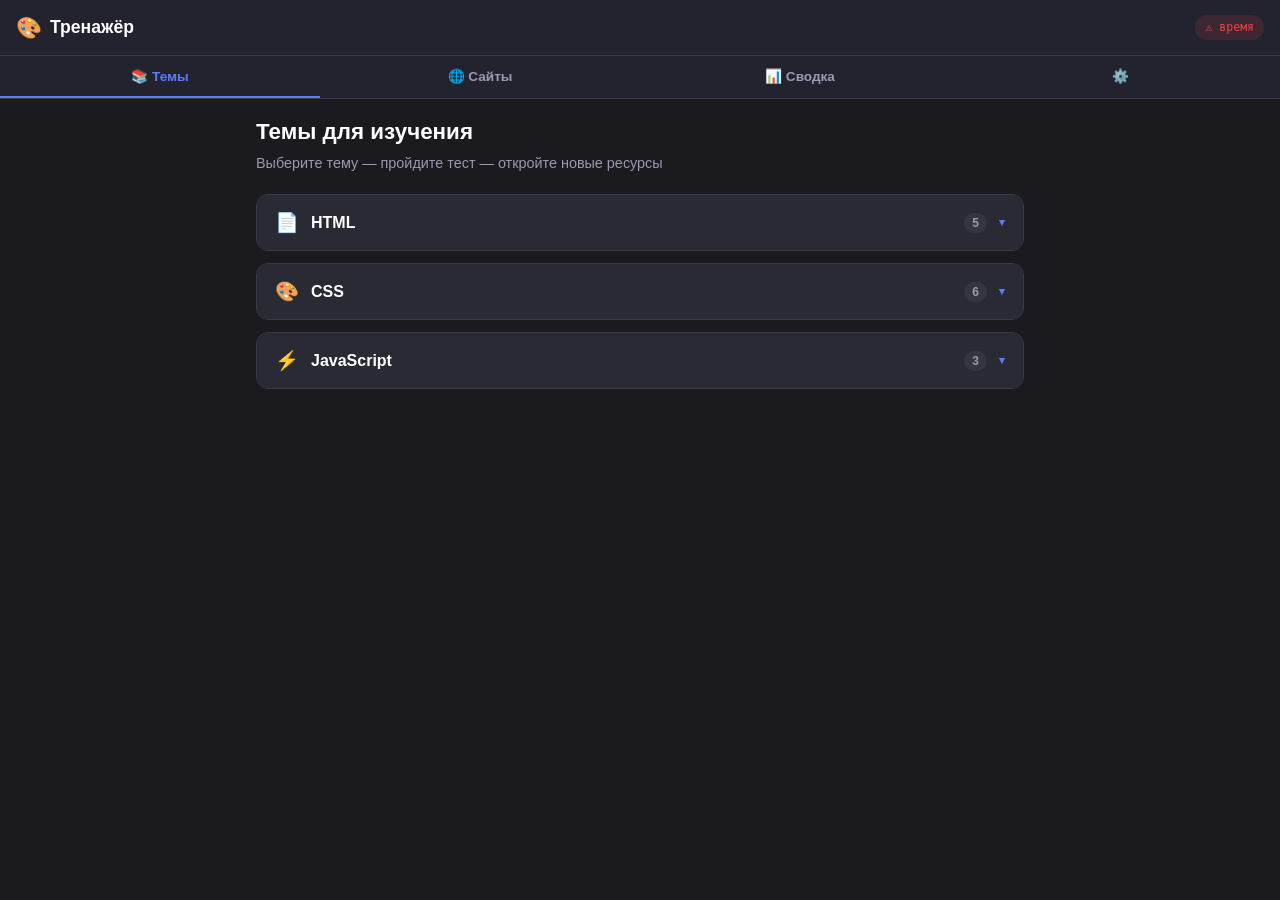
==== index.html @ 266f0610 "Add files via upload 1" ====
<!DOCTYPE html>
<html lang="ru">
<head>
    <meta charset="UTF-8">
    <meta name="viewport" content="width=device-width, initial-scale=1.0, viewport-fit=cover">
    <meta name="theme-color" content="#3454b4">
    <meta name="description" content="Тренажёр HTML, CSS и JavaScript">
    <meta name="apple-mobile-web-app-capable" content="yes">
    <meta name="apple-mobile-web-app-status-bar-style" content="black-translucent">
    <meta name="apple-mobile-web-app-title" content="Тренажёр">

    <link rel="manifest" href="./manifest.json">
    <link rel="icon" type="image/png" sizes="192x192" href="./icon-192.png">
    <link rel="apple-touch-icon" href="./icon-192.png">

    <title>Тренажёр HTML, CSS & JS</title>
    <link rel="stylesheet" href="style.css">
</head>
<body>

<!-- ============ ВЕРХНЯЯ ПАНЕЛЬ ============ -->
<header class="app-header">
    <div class="app-title">
        <span class="app-logo">🎨</span>
        <span>Тренажёр</span>
    </div>
    <div id="time-status" class="time-status" title="Синхронизация времени"></div>
</header>

<!-- ============ ВКЛАДКИ ============ -->
<nav class="tabs-nav">
    <button class="nav-tab active" data-screen="topics">📚 Темы</button>
    <button class="nav-tab" data-screen="sites">🌐 Сайты</button>
    <button class="nav-tab" data-screen="summary">📊 Сводка</button>
    <button class="nav-tab" data-screen="settings">⚙️</button>
</nav>

<!-- ============ ЭКРАН 1: ТЕМЫ ============ -->
<main id="screen-topics" class="screen active">
    <div class="screen-header">
        <h1>Темы для изучения</h1>
        <p>Выберите тему — пройдите тест — откройте новые ресурсы</p>
    </div>

    <div class="category-section">
        <button class="category-header" data-target="html-topics">
            <span class="cat-icon">📄</span>
            <span class="cat-name">HTML</span>
            <span class="cat-count" id="html-count"></span>
            <span class="arrow">▾</span>
        </button>
        <div class="topic-list collapsed" id="html-topics"></div>
    </div>

    <div class="category-section">
        <button class="category-header" data-target="css-topics">
            <span class="cat-icon">🎨</span>
            <span class="cat-name">CSS</span>
            <span class="cat-count" id="css-count"></span>
            <span class="arrow">▾</span>
        </button>
        <div class="topic-list collapsed" id="css-topics"></div>
    </div>

    <div class="category-section">
        <button class="category-header" data-target="js-topics">
            <span class="cat-icon">⚡</span>
            <span class="cat-name">JavaScript</span>
            <span class="cat-count" id="js-count"></span>
            <span class="arrow">▾</span>
        </button>
        <div class="topic-list collapsed" id="js-topics"></div>
    </div>
</main>

<!-- ============ ЭКРАН 2: САЙТЫ ============ -->
<main id="screen-sites" class="screen">
    <div class="screen-header">
        <h1>Доступные ресурсы</h1>
        <p>Все правила проверяются автоматически</p>
        <div id="geo-status" class="geo-status"></div>
    </div>
    <div id="sites-list" class="sites-list"></div>
</main>

<!-- ============ ЭКРАН 3: СВОДКА ============ -->
<main id="screen-summary" class="screen">
    <div class="screen-header">
        <h1>📊 Сводка за сегодня</h1>
        <p id="summary-date"></p>
    </div>
    <div id="summary-list" class="summary-list"></div>
    <button id="reset-usage-btn" class="btn btn-danger btn-full">Сбросить счётчик за сегодня</button>
</main>

<!-- ============ ЭКРАН 4: НАСТРОЙКИ ============ -->
<main id="screen-settings" class="screen">
    <div class="screen-header">
        <h1>⚙️ Настройки</h1>
        <p>Отладка и управление (для тестирования без Android)</p>
    </div>

    <div class="settings-group">
        <h3>Диагностика</h3>
        <div class="diag-row"><span>BASE_URL</span><code id="diag-base"></code></div>
        <div class="diag-row"><span>Смещение времени</span><code id="diag-offset"></code></div>
        <div class="diag-row"><span>Текущее серверное время</span><code id="diag-now"></code></div>
        <div class="diag-row"><span>Геопозиция</span><code id="diag-geo"></code></div>
        <div class="diag-row"><span>Загружено тестов</span><code id="diag-tests"></code></div>
        <div class="diag-row"><span>Загружено сайтов</span><code id="diag-sites"></code></div>
    </div>

    <div class="settings-group">
        <h3>Отметить тест сданным</h3>
        <p class="hint">В Android это делается автоматически. Здесь — для отладки.</p>
        <div id="mark-tests-list" class="mark-tests-list"></div>
    </div>

    <div class="settings-group">
        <h3>Опасная зона</h3>
        <button id="reset-tests-btn" class="btn btn-secondary btn-full">Сбросить все отметки тестов</button>
        <button id="reset-all-btn" class="btn btn-danger btn-full">Полный сброс (localStorage)</button>
    </div>
</main>

<!-- ============ ЭКРАН 5: ТЕСТ ============ -->
<div id="screen-quiz" class="screen screen-full">
    <header class="quiz-header">
        <button id="back-btn" class="back-btn">← Назад</button>
        <h1 id="quiz-title"></h1>
        <p id="test-description"></p>
    </header>

    <main id="quiz-container"></main>

    <div class="actions">
        <button id="check-btn">Проверить ответы</button>
        <button id="reset-btn" style="display:none;">Пройти заново</button>
    </div>

    <div id="result-container" class="hidden">
        <h2>Результат</h2>
        <div id="score-display"></div>
        <div id="detailed-results"></div>
    </div>
</div>

<!-- ============ МОДАЛКИ ============ -->
<div id="modal-root"></div>

<!-- ============ ТОСТЫ ============ -->
<div id="toast-root"></div>

<script src="registry.js"></script>
<script src="app.js"></script>

<script>
    if ('serviceWorker' in navigator) {
        window.addEventListener('load', () => {
            navigator.serviceWorker.register('./sw.js')
                .then(() => console.log('✅ SW зарегистрирован'))
                .catch(err => console.error('❌ SW:', err));
        });
    }
</script>
</body>
</html>
---- style.css ----
/* ============================================
   ПЕРЕМЕННЫЕ
   ============================================ */
:root {
    --bg: #1a1a1f;
    --bg-2: #232330;
    --card: #2a2a35;
    --card-hover: #34344a;
    --text: #e8e8f0;
    --muted: #9a9ab0;
    --dim: #6a6a80;
    --accent: #5b7cfa;
    --accent-hover: #4a6ae0;
    --success: #22c55e;
    --success-bg: rgba(34, 197, 94, 0.12);
    --warning: #fbbf24;
    --warning-bg: rgba(251, 191, 36, 0.12);
    --error: #ef4444;
    --error-bg: rgba(239, 68, 68, 0.12);
    --info: #60a5fa;
    --info-bg: rgba(96, 165, 250, 0.12);
    --border: #3a3a48;
    --shadow: 0 4px 16px rgba(0, 0, 0, 0.4);
    --radius: 12px;
    --radius-sm: 8px;
    --radius-xs: 6px;
    --transition: 0.2s cubic-bezier(0.4, 0, 0.2, 1);
    --safe-top: env(safe-area-inset-top, 0);
    --safe-bottom: env(safe-area-inset-bottom, 0);
}

* { box-sizing: border-box; -webkit-tap-highlight-color: transparent; }

html, body { height: 100%; }

body {
    font-family: -apple-system, BlinkMacSystemFont, 'Segoe UI', Roboto, sans-serif;
    background: var(--bg);
    color: var(--text);
    margin: 0;
    padding: 0;
    line-height: 1.5;
    -webkit-font-smoothing: antialiased;
    overflow-x: hidden;
}

.hidden { display: none !important; }

/* ============================================
   ВЕРХНЯЯ ПАНЕЛЬ
   ============================================ */
.app-header {
    position: sticky;
    top: 0;
    z-index: 50;
    background: var(--bg-2);
    border-bottom: 1px solid var(--border);
    padding: calc(12px + var(--safe-top)) 16px 12px;
    display: flex;
    justify-content: space-between;
    align-items: center;
}

.app-title {
    display: flex;
    align-items: center;
    gap: 8px;
    font-size: 1.1rem;
    font-weight: 700;
    color: #fff;
}

.app-logo { font-size: 1.3rem; }

.time-status {
    font-size: 0.72rem;
    font-family: ui-monospace, 'SF Mono', Consolas, monospace;
    padding: 4px 10px;
    border-radius: 12px;
    background: rgba(255,255,255,0.05);
    color: var(--muted);
    transition: all var(--transition);
}
.time-status.ok    { background: var(--success-bg); color: var(--success); }
.time-status.error { background: var(--error-bg);   color: var(--error); }

/* ============================================
   ВКЛАДКИ
   ============================================ */
.tabs-nav {
    position: sticky;
    top: calc(56px + var(--safe-top));
    z-index: 49;
    display: flex;
    background: var(--bg-2);
    border-bottom: 1px solid var(--border);
    overflow-x: auto;
    scrollbar-width: none;
}
.tabs-nav::-webkit-scrollbar { display: none; }

.nav-tab {
    flex: 1;
    min-width: 80px;
    padding: 12px 16px;
    background: transparent;
    border: none;
    border-bottom: 2px solid transparent;
    color: var(--muted);
    font-size: 0.85rem;
    font-weight: 600;
    cursor: pointer;
    font-family: inherit;
    white-space: nowrap;
    transition: all var(--transition);
}
.nav-tab:hover { color: var(--text); }
.nav-tab.active {
    color: var(--accent);
    border-bottom-color: var(--accent);
}

/* ============================================
   ЭКРАНЫ
   ============================================ */
.screen {
    display: none;
    padding: 16px;
    padding-bottom: calc(24px + var(--safe-bottom));
    max-width: 800px;
    margin: 0 auto;
    animation: fadeIn 0.2s ease;
}
.screen.active { display: block; }

.screen-full { max-width: 800px; margin: 0 auto; }

@keyframes fadeIn {
    from { opacity: 0; transform: translateY(4px); }
    to   { opacity: 1; transform: translateY(0); }
}

.screen-header { margin-bottom: 20px; }
.screen-header h1 {
    font-size: 1.4rem;
    color: #fff;
    margin: 0 0 4px;
}
.screen-header p {
    color: var(--muted);
    font-size: 0.9rem;
    margin: 0 0 8px;
}

/* ============================================
   АККОРДЕОН КАТЕГОРИЙ
   ============================================ */
.category-section {
    margin-bottom: 12px;
    border: 1px solid var(--border);
    border-radius: var(--radius);
    background: var(--card);
    overflow: hidden;
    transition: border-color var(--transition);
}
.category-section.open { border-color: var(--accent); }

.category-header {
    width: 100%;
    display: flex;
    align-items: center;
    gap: 12px;
    padding: 16px 18px;
    background: var(--card);
    color: #fff;
    border: none;
    font-size: 1rem;
    font-weight: 600;
    cursor: pointer;
    text-align: left;
    font-family: inherit;
    transition: background var(--transition);
}
.category-header:hover { background: var(--card-hover); }
.cat-icon { font-size: 1.2rem; }
.cat-name { flex: 1; }
.cat-count {
    font-size: 0.75rem;
    color: var(--muted);
    background: rgba(255,255,255,0.05);
    padding: 3px 8px;
    border-radius: 10px;
}
.arrow {
    font-size: 0.7rem;
    color: var(--accent);
    transition: transform 0.2s ease;
}
.category-section.open .arrow { transform: rotate(180deg); }

.topic-list {
    display: grid;
    grid-template-columns: repeat(auto-fill, minmax(240px, 1fr));
    gap: 8px;
    padding: 0 16px 16px;
    max-height: 2000px;
    overflow: hidden;
    transition: max-height 0.3s ease, padding 0.3s ease, opacity 0.3s ease;
    opacity: 1;
}
.topic-list.collapsed {
    max-height: 0;
    padding-top: 0;
    padding-bottom: 0;
    opacity: 0;
    pointer-events: none;
}

.topic-btn {
    display: flex;
    flex-direction: column;
    gap: 4px;
    background: var(--bg-2);
    color: var(--text);
    border: 1px solid var(--border);
    padding: 12px 14px;
    border-radius: var(--radius-sm);
    font-size: 0.9rem;
    font-weight: 500;
    cursor: pointer;
    text-align: left;
    font-family: inherit;
    transition: all var(--transition);
}
.topic-btn:hover {
    background: var(--card-hover);
    border-color: var(--accent);
    transform: translateY(-1px);
}
.topic-btn .topic-name { color: #fff; font-weight: 600; }
.topic-btn .topic-used-for {
    font-size: 0.72rem;
    color: var(--dim);
}
.topic-btn.passed {
    border-color: var(--success);
    background: var(--success-bg);
}
.topic-btn.passed .topic-name::after {
    content: ' ✓';
    color: var(--success);
}

/* ============================================
   КАРТОЧКИ САЙТОВ
   ============================================ */
.sites-list { display: flex; flex-direction: column; gap: 12px; }

.site-card {
    background: var(--card);
    border: 1px solid var(--border);
    border-radius: var(--radius);
    padding: 16px;
    transition: all var(--transition);
    position: relative;
}
.site-card:hover { border-color: var(--accent); }
.site-card.locked { opacity: 0.7; }
.site-card.ready { border-color: rgba(34, 197, 94, 0.4); }

.site-header {
    display: flex;
    gap: 12px;
    align-items: flex-start;
    margin-bottom: 12px;
}

.site-icon {
    font-size: 2rem;
    flex-shrink: 0;
    width: 48px;
    height: 48px;
    display: flex;
    align-items: center;
    justify-content: center;
    background: var(--bg-2);
    border-radius: var(--radius-sm);
}

.site-info { flex: 1; min-width: 0; }
.site-name {
    font-size: 1.05rem;
    font-weight: 600;
    color: #fff;
    margin-bottom: 4px;
    display: flex;
    align-items: center;
    gap: 8px;
    flex-wrap: wrap;
}
.site-url {
    font-size: 0.8rem;
    color: var(--dim);
    overflow: hidden;
    text-overflow: ellipsis;
    white-space: nowrap;
}

/* Статус-индикаторы */
.site-status {
    display: flex;
    flex-wrap: wrap;
    gap: 6px;
    margin-bottom: 12px;
}

.status-chip {
    display: inline-flex;
    align-items: center;
    gap: 4px;
    padding: 4px 10px;
    border-radius: 20px;
    font-size: 0.75rem;
    font-weight: 500;
    background: var(--bg-2);
    color: var(--muted);
    border: 1px solid var(--border);
}
.status-chip.ok      { background: var(--success-bg); color: var(--success); border-color: rgba(34,197,94,0.3); }
.status-chip.warn    { background: var(--warning-bg); color: var(--warning); border-color: rgba(251,191,36,0.3); }
.status-chip.error   { background: var(--error-bg);   color: var(--error);   border-color: rgba(239,68,68,0.3); }
.status-chip.info    { background: var(--info-bg);    color: var(--info);    border-color: rgba(96,165,250,0.3); }

/* Прогресс-бар лимита */
.limit-bar {
    height: 6px;
    background: var(--bg-2);
    border-radius: 3px;
    overflow: hidden;
    margin: 8px 0 12px;
    position: relative;
}
.limit-bar-fill {
    height: 100%;
    background: linear-gradient(90deg, var(--success), #16a34a);
    border-radius: 3px;
    transition: width 0.4s ease, background 0.3s;
    width: 0%;
}
.limit-bar-fill.warn  { background: linear-gradient(90deg, var(--warning), #d97706); }
.limit-bar-fill.over  { background: linear-gradient(90deg, var(--error), #b91c1c); }

/* Действия на карточке */
.site-actions {
    display: flex;
    gap: 8px;
    margin-top: 4px;
}

.site-open-btn {
    flex: 1;
    padding: 12px 20px;
    background: linear-gradient(135deg, #5b7cfa, #764ba2);
    color: #fff;
    border: none;
    border-radius: var(--radius-sm);
    font-weight: 600;
    font-size: 0.95rem;
    cursor: pointer;
    font-family: inherit;
    transition: all var(--transition);
}
.site-open-btn:hover:not(:disabled) {
    transform: translateY(-1px);
    box-shadow: 0 6px 20px rgba(91, 124, 250, 0.3);
}
.site-open-btn:disabled {
    background: #444;
    cursor: not-allowed;
    opacity: 0.6;
    transform: none;
    box-shadow: none;
}

.site-details-btn {
    padding: 12px 16px;
    background: var(--bg-2);
    color: var(--text);
    border: 1px solid var(--border);
    border-radius: var(--radius-sm);
    font-weight: 600;
    font-size: 0.9rem;
    cursor: pointer;
    font-family: inherit;
    transition: all var(--transition);
}
.site-details-btn:hover { background: var(--card-hover); border-color: var(--accent); }

/* ============================================
   СВОДКА
   ============================================ */
.summary-list { display: flex; flex-direction: column; gap: 10px; margin-bottom: 20px; }

.summary-item {
    background: var(--card);
    border: 1px solid var(--border);
    border-radius: var(--radius);
    padding: 14px;
    display: flex;
    align-items: center;
    gap: 12px;
}
.summary-icon { font-size: 1.5rem; flex-shrink: 0; }
.summary-body { flex: 1; min-width: 0; }
.summary-name { font-weight: 600; color: #fff; margin-bottom: 4px; }
.summary-stats {
    display: flex;
    justify-content: space-between;
    font-size: 0.8rem;
    color: var(--muted);
    margin-bottom: 6px;
}
.summary-bar {
    height: 4px;
    background: var(--bg-2);
    border-radius: 2px;
    overflow: hidden;
}
.summary-bar-fill {
    height: 100%;
    background: linear-gradient(90deg, var(--accent), #764ba2);
    transition: width 0.3s ease;
}
.summary-bar-fill.over { background: linear-gradient(90deg, var(--error), #b91c1c); }

.summary-empty {
    text-align: center;
    color: var(--dim);
    padding: 40px 20px;
    border: 1px dashed var(--border);
    border-radius: var(--radius);
}

.summary-total {
    background: var(--card);
    border: 1px solid var(--border);
    border-radius: var(--radius);
    padding: 16px;
    margin-bottom: 20px;
    display: flex;
    justify-content: space-between;
    align-items: center;
}
.summary-total-label { color: var(--muted); font-size: 0.9rem; }
.summary-total-value { font-size: 1.4rem; font-weight: 700; color: #fff; }

/* ============================================
   НАСТРОЙКИ
   ============================================ */
.settings-group {
    background: var(--card);
    border: 1px solid var(--border);
    border-radius: var(--radius);
    padding: 16px;
    margin-bottom: 16px;
}
.settings-group h3 {
    margin: 0 0 12px;
    font-size: 1rem;
    color: #fff;
}
.settings-group .hint {
    font-size: 0.8rem;
    color: var(--muted);
    margin: 0 0 12px;
}

.diag-row {
    display: flex;
    justify-content: space-between;
    gap: 12px;
    padding: 8px 0;
    border-bottom: 1px solid var(--border);
    font-size: 0.85rem;
}
.diag-row:last-child { border-bottom: none; }
.diag-row span { color: var(--muted); flex-shrink: 0; }
.diag-row code {
    font-family: ui-monospace, 'SF Mono', Consolas, monospace;
    color: var(--text);
    background: var(--bg-2);
    padding: 2px 8px;
    border-radius: 4px;
    font-size: 0.78rem;
    overflow: hidden;
    text-overflow: ellipsis;
    max-width: 60%;
    white-space: nowrap;
}

.mark-tests-list {
    display: flex;
    flex-direction: column;
    gap: 6px;
    max-height: 260px;
    overflow-y: auto;
}
.mark-test-row {
    display: flex;
    align-items: center;
    gap: 10px;
    padding: 8px 10px;
    background: var(--bg-2);
    border-radius: var(--radius-xs);
    font-size: 0.85rem;
}
.mark-test-row input { accent-color: var(--accent); }
.mark-test-row label { flex: 1; cursor: pointer; }

/* ============================================
   КНОПКИ
   ============================================ */
.btn {
    padding: 12px 20px;
    border: none;
    border-radius: var(--radius-sm);
    font-weight: 600;
    font-size: 0.95rem;
    cursor: pointer;
    font-family: inherit;
    transition: all var(--transition);
}
.btn-primary { background: var(--accent); color: #fff; }
.btn-primary:hover { background: var(--accent-hover); }
.btn-secondary { background: var(--bg-2); color: var(--text); border: 1px solid var(--border); }
.btn-secondary:hover { background: var(--card-hover); }
.btn-danger { background: var(--error-bg); color: var(--error); border: 1px solid rgba(239,68,68,0.3); }
.btn-danger:hover { background: rgba(239,68,68,0.2); }
.btn-full { width: 100%; margin-bottom: 8px; }

/* ============================================
   ЭКРАН ТЕСТА
   ============================================ */
.quiz-header {
    text-align: left;
    margin-bottom: 20px;
    padding-bottom: 16px;
    border-bottom: 1px solid var(--border);
}
.quiz-header h1 {
    margin: 10px 0 6px;
    font-size: 1.3rem;
    color: #fff;
}
.quiz-header p { font-size: 0.9rem; color: var(--muted); margin: 0; }

.back-btn {
    background: transparent;
    color: var(--muted);
    border: 1px solid var(--border);
    padding: 8px 14px;
    border-radius: var(--radius-sm);
    cursor: pointer;
    font-size: 0.85rem;
    font-family: inherit;
    transition: all var(--transition);
}
.back-btn:hover { background: var(--card); color: #fff; border-color: var(--accent); }

.question-card {
    background: var(--card);
    padding: 18px;
    border-radius: var(--radius);
    margin-bottom: 14px;
    border: 1px solid var(--border);
    animation: fadeIn 0.3s ease;
}
.question-card h3 { margin: 0 0 12px; color: #fff; font-size: 1rem; line-height: 1.4; }
.hint { font-size: 0.8rem; color: var(--dim); margin: 0 0 10px; font-style: italic; }

.option-label {
    display: flex;
    align-items: center;
    padding: 12px 14px;
    margin: 6px 0;
    background: var(--bg-2);
    border-radius: var(--radius-sm);
    cursor: pointer;
    transition: all var(--transition);
    border: 2px solid transparent;
    font-size: 0.92rem;
    user-select: none;
}
.option-label:hover { background: var(--card-hover); }
.option-label input {
    margin-right: 12px;
    cursor: pointer;
    width: 18px;
    height: 18px;
    accent-color: var(--accent);
    flex-shrink: 0;
}
.option-label span { flex: 1; line-height: 1.4; }
.option-label.correct   { border-color: var(--success); background: var(--success-bg); }
.option-label.incorrect { border-color: var(--error);   background: var(--error-bg); }
.option-label input:disabled { cursor: not-allowed; }

.actions { display: flex; gap: 10px; margin-top: 20px; }
.actions button {
    flex: 1;
    padding: 14px;
    font-size: 1rem;
    font-weight: 700;
    border: none;
    border-radius: var(--radius-sm);
    cursor: pointer;
    font-family: inherit;
    transition: all var(--transition);
}
#check-btn { background: var(--accent); color: #fff; }
#check-btn:hover:not(:disabled) { background: var(--accent-hover); }
#check-btn:disabled { background: #555; cursor: not-allowed; opacity: 0.7; }
#reset-btn { background: var(--bg-2); color: var(--text); border: 1px solid var(--border); }
#reset-btn:hover { background: var(--card-hover); }

#result-container {
    margin-top: 24px;
    background: var(--card);
    padding: 20px;
    border-radius: var(--radius);
    border: 1px solid var(--border);
    animation: fadeIn 0.4s ease;
}
#result-container h2 { text-align: center; color: #fff; margin: 0 0 16px; font-size: 1.2rem; }
#score-display {
    font-size: 1.1rem;
    text-align: center;
    margin-bottom: 20px;
    color: #fff;
    padding: 16px;
    background: var(--info-bg);
    border-radius: var(--radius-sm);
    border: 1px solid rgba(96,165,250,0.3);
}
#score-display span { color: var(--accent); font-weight: 700; font-size: 1.3rem; }

.result-item {
    padding: 12px;
    border-radius: var(--radius-sm);
    margin-bottom: 10px;
    border-left: 4px solid #ccc;
    background: rgba(255,255,255,0.03);
}
.result-item:last-child { margin-bottom: 0; }
.result-item.success { border-left-color: var(--success); background: var(--success-bg); }
.result-item.fail    { border-left-color: var(--error);   background: var(--error-bg); }
.result-item p { margin: 0 0 4px; font-size: 0.9rem; line-height: 1.5; }
.result-item p:last-child { margin-bottom: 0; }
.result-item strong { color: #fff; }
.explanation {
    font-size: 0.85rem !important;
    color: var(--muted);
    font-style: italic;
    margin-top: 6px !important;
    padding-top: 6px;
    border-top: 1px solid rgba(255,255,255,0.1);
}

/* ============================================
   МОДАЛКИ
   ============================================ */
.modal-overlay {
    position: fixed;
    inset: 0;
    background: rgba(0,0,0,0.75);
    backdrop-filter: blur(4px);
    -webkit-backdrop-filter: blur(4px);
    display: flex;
    align-items: center;
    justify-content: center;
    padding: 16px;
    padding-bottom: calc(16px + var(--safe-bottom));
    z-index: 9999;
    animation: fadeIn 0.15s ease;
    overflow-y: auto;
}

.modal-card {
    background: var(--card);
    border: 1px solid var(--border);
    border-radius: var(--radius);
    padding: 22px;
    width: 100%;
    max-width: 420px;
    box-shadow: var(--shadow);
    animation: slideUp 0.2s cubic-bezier(0.4, 0, 0.2, 1);
    margin: auto;
}

@keyframes slideUp {
    from { opacity: 0; transform: translateY(20px); }
    to   { opacity: 1; transform: translateY(0); }
}

.modal-header {
    display: flex;
    align-items: center;
    gap: 12px;
    margin-bottom: 16px;
}
.modal-icon {
    font-size: 2rem;
    width: 52px;
    height: 52px;
    display: flex;
    align-items: center;
    justify-content: center;
    background: var(--bg-2);
    border-radius: var(--radius-sm);
    flex-shrink: 0;
}
.modal-title {
    font-size: 1.1rem;
    font-weight: 700;
    color: #fff;
    margin: 0 0 2px;
}
.modal-subtitle {
    font-size: 0.8rem;
    color: var(--muted);
    margin: 0;
}

.modal-body { margin-bottom: 16px; }

.modal-info-row {
    display: flex;
    justify-content: space-between;
    gap: 12px;
    padding: 8px 0;
    font-size: 0.85rem;
    border-bottom: 1px solid var(--border);
}
.modal-info-row:last-child { border-bottom: none; }
.modal-info-row span { color: var(--muted); }
.modal-info-row strong { color: var(--text); font-weight: 600; text-align: right; }
.modal-info-row strong.ok    { color: var(--success); }
.modal-info-row strong.error { color: var(--error); }
.modal-info-row strong.warn  { color: var(--warning); }

.modal-input {
    width: 100%;
    padding: 14px 16px;
    background: var(--bg-2);
    color: #fff;
    border: 1px solid var(--border);
    border-radius: var(--radius-sm);
    font-size: 1.05rem;
    font-family: ui-monospace, 'SF Mono', Consolas, monospace;
    letter-spacing: 0.1em;
    text-align: center;
}
.modal-input:focus {
    outline: none;
    border-color: var(--accent);
    background: var(--bg);
    box-shadow: 0 0 0 3px rgba(91,124,250,0.15);
}

.modal-hint {
    color: var(--muted);
    font-size: 0.82rem;
    margin: 8px 0 0;
    text-align: center;
    font-style: italic;
}

.modal-error {
    color: var(--error);
    font-size: 0.85rem;
    min-height: 1.2em;
    margin: 10px 0 0;
    text-align: center;
}
.modal-error:empty { margin: 0; }

.modal-attempts {
    display: flex;
    justify-content: center;
    gap: 6px;
    margin: 12px 0 0;
}
.attempt-dot {
    width: 8px;
    height: 8px;
    border-radius: 50%;
    background: var(--border);
    transition: background var(--transition);
}
.attempt-dot.used { background: var(--error); }

.modal-actions {
    display: flex;
    gap: 10px;
    margin-top: 18px;
}
.modal-actions button {
    flex: 1;
    padding: 12px;
    border: none;
    border-radius: var(--radius-sm);
    font-weight: 700;
    font-size: 0.95rem;
    cursor: pointer;
    font-family: inherit;
    transition: all var(--transition);
}
.modal-btn-secondary { background: var(--bg-2); color: var(--text); border: 1px solid var(--border); }
.modal-btn-secondary:hover { background: var(--card-hover); }
.modal-btn-primary { background: var(--accent); color: #fff; }
.modal-btn-primary:hover { background: var(--accent-hover); }

/* ============================================
   ТОСТЫ
   ============================================ */
#toast-root {
    position: fixed;
    bottom: calc(16px + var(--safe-bottom));
    left: 50%;
    transform: translateX(-50%);
    z-index: 10000;
    display: flex;
    flex-direction: column-reverse;
    gap: 8px;
    pointer-events: none;
    max-width: calc(100% - 32px);
}

.toast {
    background: var(--card);
    border: 1px solid var(--border);
    border-left: 4px solid var(--accent);
    border-radius: var(--radius-sm);
    padding: 12px 16px;
    box-shadow: var(--shadow);
    font-size: 0.9rem;
    color: var(--text);
    animation: toastIn 0.3s cubic-bezier(0.4, 0, 0.2, 1);
    pointer-events: auto;
    max-width: 400px;
}
.toast.success { border-left-color: var(--success); }
.toast.error   { border-left-color: var(--error); }
.toast.warn    { border-left-color: var(--warning); }
.toast.info    { border-left-color: var(--info); }

@keyframes toastIn {
    from { opacity: 0; transform: translateY(20px); }
    to   { opacity: 1; transform: translateY(0); }
}
.toast.hiding {
    animation: toastOut 0.2s ease forwards;
}
@keyframes toastOut {
    to { opacity: 0; transform: translateY(10px); }
}

/* ============================================
   АДАПТИВНОСТЬ
   ============================================ */
@media (max-width: 480px) {
    .screen { padding: 12px; }
    .screen-header h1 { font-size: 1.2rem; }
    .topic-list { grid-template-columns: 1fr; }
    .site-icon { width: 40px; height: 40px; font-size: 1.6rem; }
    .site-actions { flex-direction: column; }
    .modal-card { padding: 18px; }
    .actions { flex-direction: column; }
    .nav-tab { padding: 10px 12px; font-size: 0.8rem; }
}

/* ============================================
   СКРОЛЛБАР
   ============================================ */
::-webkit-scrollbar { width: 8px; height: 8px; }
::-webkit-scrollbar-track { background: transparent; }
::-webkit-scrollbar-thumb { background: var(--border); border-radius: 4px; }
::-webkit-scrollbar-thumb:hover { background: #555; }
::selection { background: var(--accent); color: white; }
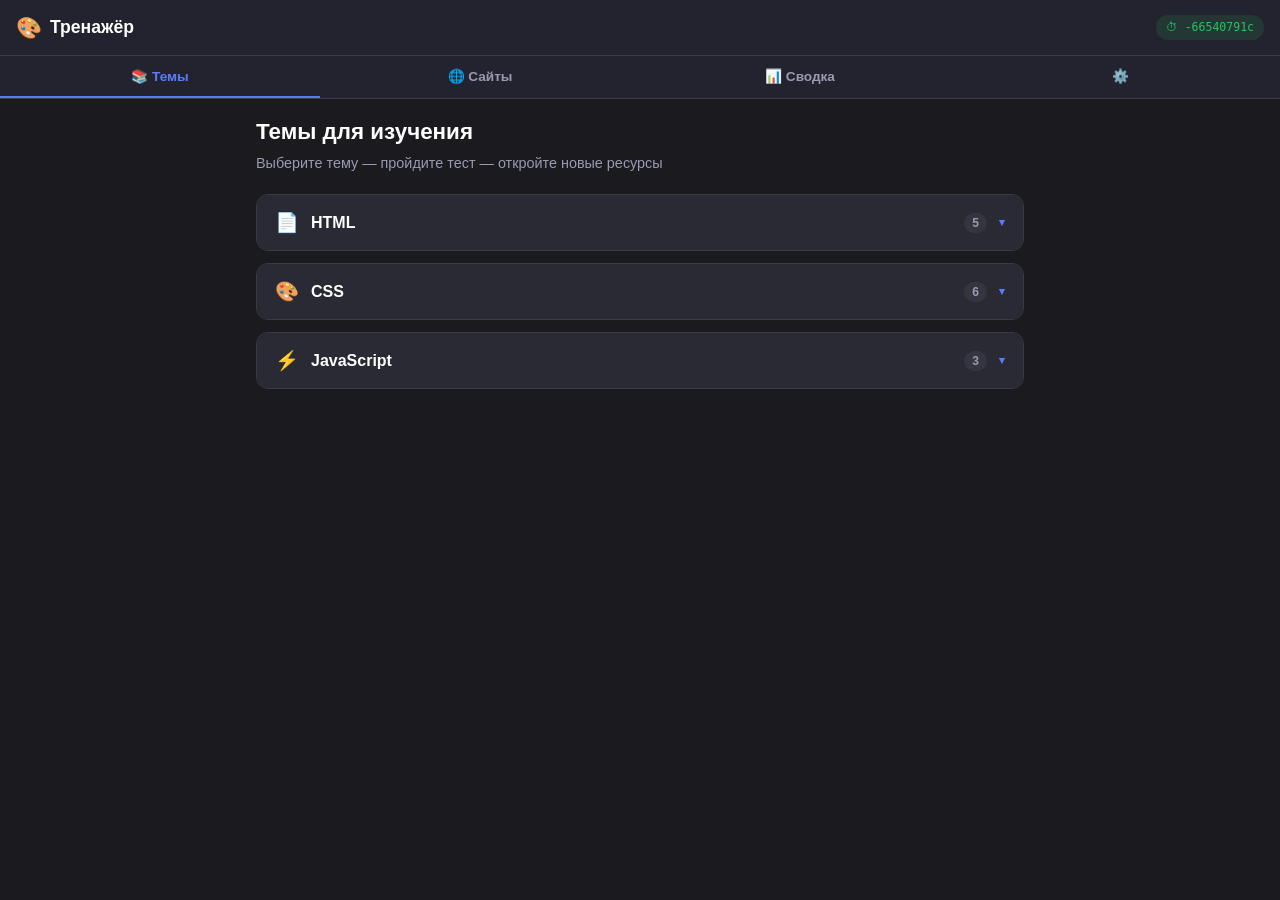
==== commit ad3abe77: "Add files via upload 1" ====
--- a/index.html
+++ b/index.html
@@ -5,6 +5,9 @@
     <meta name="viewport" content="width=device-width, initial-scale=1.0, viewport-fit=cover">
     <meta name="theme-color" content="#3454b4">
     <meta name="description" content="Тренажёр HTML, CSS и JavaScript">
+
+    <!-- PWA -->
+    <meta name="mobile-web-app-capable" content="yes">
     <meta name="apple-mobile-web-app-capable" content="yes">
     <meta name="apple-mobile-web-app-status-bar-style" content="black-translucent">
     <meta name="apple-mobile-web-app-title" content="Тренажёр">
@@ -90,14 +93,13 @@
         <p id="summary-date"></p>
     </div>
     <div id="summary-list" class="summary-list"></div>
-    <button id="reset-usage-btn" class="btn btn-danger btn-full">Сбросить счётчик за сегодня</button>
 </main>
 
 <!-- ============ ЭКРАН 4: НАСТРОЙКИ ============ -->
 <main id="screen-settings" class="screen">
     <div class="screen-header">
         <h1>⚙️ Настройки</h1>
-        <p>Отладка и управление (для тестирования без Android)</p>
+        <p>Отладка и управление</p>
     </div>
 
     <div class="settings-group">
@@ -105,6 +107,8 @@
         <div class="diag-row"><span>BASE_URL</span><code id="diag-base"></code></div>
         <div class="diag-row"><span>Смещение времени</span><code id="diag-offset"></code></div>
         <div class="diag-row"><span>Текущее серверное время</span><code id="diag-now"></code></div>
+        <div class="diag-row"><span>Доверие времени</span><code id="diag-time-trust"></code></div>
+        <div class="diag-row"><span>Источник времени</span><code id="diag-time-source"></code></div>
         <div class="diag-row"><span>Геопозиция</span><code id="diag-geo"></code></div>
         <div class="diag-row"><span>Загружено тестов</span><code id="diag-tests"></code></div>
         <div class="diag-row"><span>Загружено сайтов</span><code id="diag-sites"></code></div>
@@ -119,7 +123,15 @@
     <div class="settings-group">
         <h3>Опасная зона</h3>
         <button id="reset-tests-btn" class="btn btn-secondary btn-full">Сбросить все отметки тестов</button>
-        <button id="reset-all-btn" class="btn btn-danger btn-full">Полный сброс (localStorage)</button>
+        <button id="reset-all-btn" class="btn btn-danger btn-full">Полный сброс (localStorage + IndexedDB)</button>
+    </div>
+
+    <div class="settings-group" id="debug-group">
+        <h3>🔧 Отладка</h3>
+        <p class="hint">Только для проверки правил. В обычной работе не используйте.</p>
+        <button id="debug-reset-usage" class="btn btn-danger btn-full">
+            Сбросить счётчики времени за сегодня
+        </button>
     </div>
 </main>
 
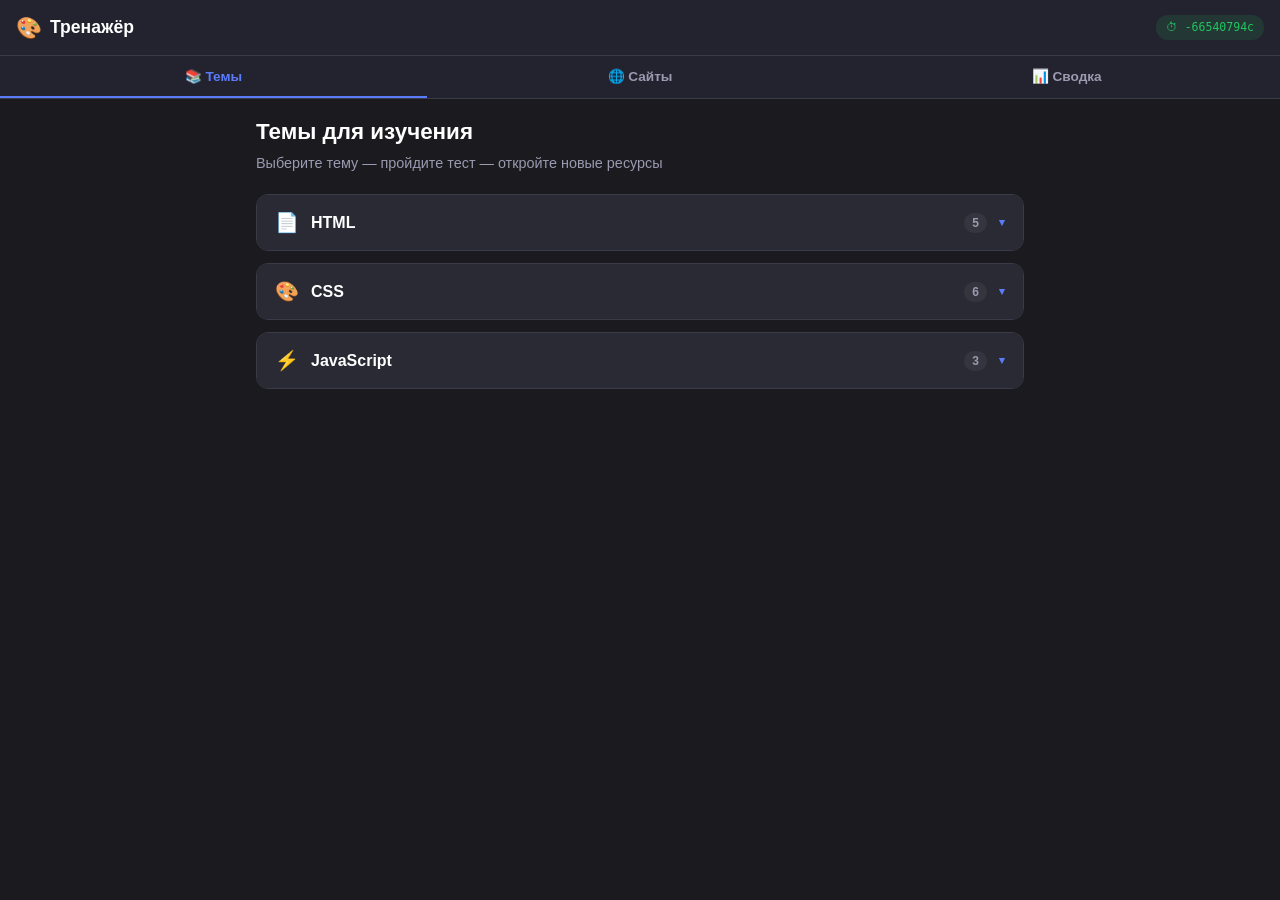
==== commit b79f8e57: "Add files via upload 1" ====
--- a/index.html
+++ b/index.html
@@ -35,7 +35,6 @@
     <button class="nav-tab active" data-screen="topics">📚 Темы</button>
     <button class="nav-tab" data-screen="sites">🌐 Сайты</button>
     <button class="nav-tab" data-screen="summary">📊 Сводка</button>
-    <button class="nav-tab" data-screen="settings">⚙️</button>
 </nav>
 
 <!-- ============ ЭКРАН 1: ТЕМЫ ============ -->
@@ -95,47 +94,7 @@
     <div id="summary-list" class="summary-list"></div>
 </main>
 
-<!-- ============ ЭКРАН 4: НАСТРОЙКИ ============ -->
-<main id="screen-settings" class="screen">
-    <div class="screen-header">
-        <h1>⚙️ Настройки</h1>
-        <p>Отладка и управление</p>
-    </div>
-
-    <div class="settings-group">
-        <h3>Диагностика</h3>
-        <div class="diag-row"><span>BASE_URL</span><code id="diag-base"></code></div>
-        <div class="diag-row"><span>Смещение времени</span><code id="diag-offset"></code></div>
-        <div class="diag-row"><span>Текущее серверное время</span><code id="diag-now"></code></div>
-        <div class="diag-row"><span>Доверие времени</span><code id="diag-time-trust"></code></div>
-        <div class="diag-row"><span>Источник времени</span><code id="diag-time-source"></code></div>
-        <div class="diag-row"><span>Геопозиция</span><code id="diag-geo"></code></div>
-        <div class="diag-row"><span>Загружено тестов</span><code id="diag-tests"></code></div>
-        <div class="diag-row"><span>Загружено сайтов</span><code id="diag-sites"></code></div>
-    </div>
-
-    <div class="settings-group">
-        <h3>Отметить тест сданным</h3>
-        <p class="hint">В Android это делается автоматически. Здесь — для отладки.</p>
-        <div id="mark-tests-list" class="mark-tests-list"></div>
-    </div>
-
-    <div class="settings-group">
-        <h3>Опасная зона</h3>
-        <button id="reset-tests-btn" class="btn btn-secondary btn-full">Сбросить все отметки тестов</button>
-        <button id="reset-all-btn" class="btn btn-danger btn-full">Полный сброс (localStorage + IndexedDB)</button>
-    </div>
-
-    <div class="settings-group" id="debug-group">
-        <h3>🔧 Отладка</h3>
-        <p class="hint">Только для проверки правил. В обычной работе не используйте.</p>
-        <button id="debug-reset-usage" class="btn btn-danger btn-full">
-            Сбросить счётчики времени за сегодня
-        </button>
-    </div>
-</main>
-
-<!-- ============ ЭКРАН 5: ТЕСТ ============ -->
+<!-- ============ ЭКРАН 4: ТЕСТ ============ -->
 <div id="screen-quiz" class="screen screen-full">
     <header class="quiz-header">
         <button id="back-btn" class="back-btn">← Назад</button>
